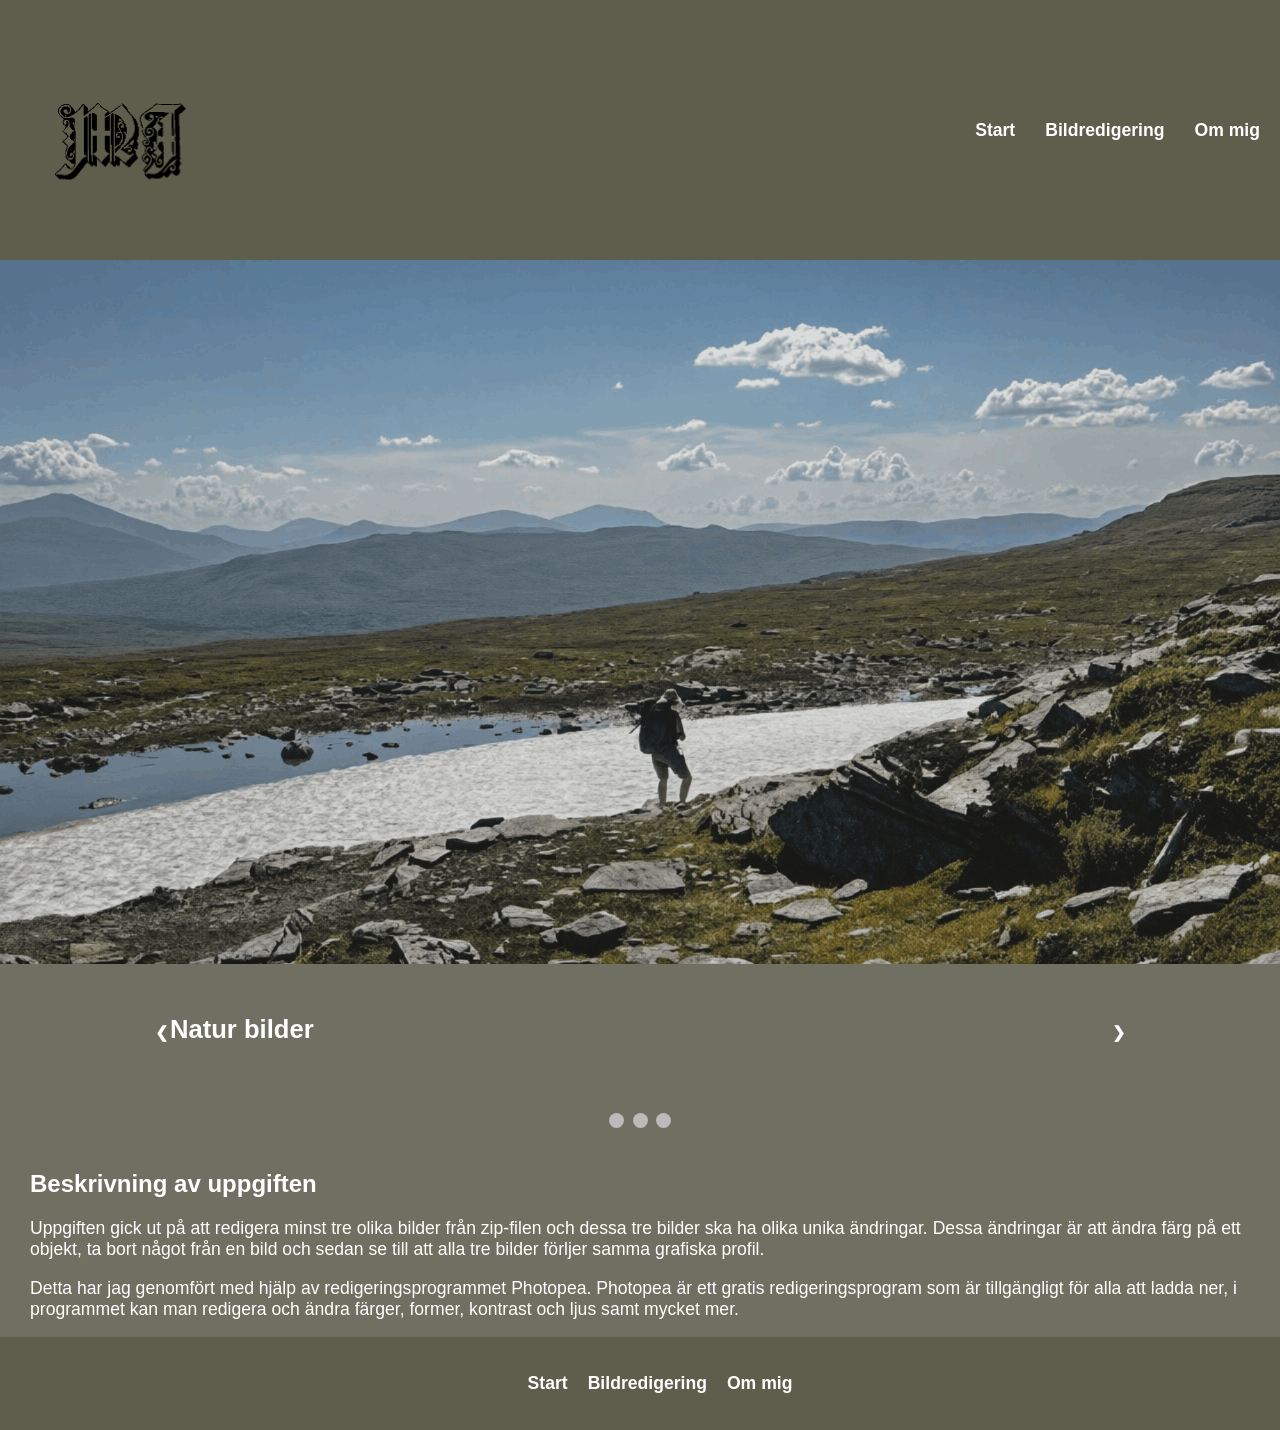
==== index.html @ eb43bb52 "Bytt ut hero-bilden mot en som uppfyller kraven i uppgiften" ====
<!DOCTYPE html>
<html lang="sv">
    <head>
        <meta charset="UTF-8">
        <meta name="viewport" content="width=device-width initial-scale=1.0">
        <title>Bild redigering</title>
        <link rel="stylesheet" href="css/style.css">
        <link rel="icon" type="images/png" sizes="32x32" href="images/favicon.png">
        <link rel="icon" type="images/x-icon" href="images/favicon.ico">
    </head>
    <body>
        <!--HEADERT-->
        <header>
            <div class="header-wrapper">
                <a href="index.html">
                    <img src="images/logotyp.svg" alt="logotyp för MJ">
                </a>
                <nav>
                    <ul>
                        <li><a href="index.html">Start</a></li>
                        <li><a href="bildredigering.html">Bildredigering</a></li>
                        <li><a href="ommig.html">Om mig</a></li>
                    </ul>
                </nav>
            </div>
        </header>
        <!--MAIN-->
        <main>
            <div class="container">
                <img src="images/header.png" alt="en människa som står framför snö mitt uppe på ett fjäll med utsikt av andra fjäll">
            </div>
            <section class="slideshow-container">
                <h1>Natur bilder</h1>
                <div class="mySlides fade">
                    <div class="numbertext">1 / 3</div>
                    <img src="images/bilserie001.jpg" alt="två rosa blommor som växer på ett berg fullt av grönska med andra gröna berg i bakgrunden" style="width:90%">
                    <div class="text">TEXT</div>
                </div>
                <div class="mySlides fade">
                    <div class="numbertext">2 / 3</div>
                    <img src="images/bilserie002.jpg" alt="en ko som ligger på gräs med ett berg och havet i bakgrunden" style="width:90%">
                    <div class="text">TEXT</div>
                </div>
                <div class="mySlides fade">
                    <div class="numbertext">3 / 3</div>
                    <img src="images/bilserie003.jpg" alt="en dykare under vatten med bubblor runt åvanför sig och dykaren håller i ett rep" style="width:90%">
                    <div class="text">TEXT</div>
                </div>
                <a class="prev" onclick="plusSlides(-1)">&#10094;</a>
                <a class="next" onclick="plusSlides(1)">&#10095;</a>
            </section>
            <br>
            <div style="text-align: center">
                <span class="dot" onclick="currentSlide(1)"></span>
                <span class="dot" onclick="currentSlide(2)"></span>
                <span class="dot" onclick="currentSlide(3)"></span>
            </div>
            <br>
            <section class="main">
                <h2>Beskrivning av uppgiften</h2>
                <p>
                    Uppgiften gick ut på att redigera minst tre olika bilder från zip-filen och dessa tre bilder ska ha olika unika ändringar.
                    Dessa ändringar är att ändra färg på ett objekt, ta bort något från en bild och sedan se till att alla tre bilder förljer 
                    samma grafiska profil. 
                </p>
                <p>
                    Detta har jag genomfört med hjälp av redigeringsprogrammet Photopea. Photopea är ett gratis 
                    redigeringsprogram som är tillgängligt för alla att ladda ner, i programmet kan man redigera och ändra färger, former, 
                    kontrast och ljus samt mycket mer.
                </p>
            </section>
        </main>
        <!--FOOTER-->
        <footer>
            <nav>
                <ul>
                    <li><a href="index.html">Start</a></li>
                    <li><a href="bildredigering.html">Bildredigering</a></li>
                    <li><a href="ommig.html">Om mig</a></li>
                </ul>
            </nav>
        </footer>
    </body>
</html>
---- css/style.css ----
* {
    box-sizing: border-box;
    font-family:Arial, Helvetica, sans-serif;
    color: white;
}

body {
    margin: 0;
    background-color: rgb(111, 111, 98);
}

header {
    background-color: rgb(94, 94, 77);
}

img {
    max-width: 100%;
    height: auto;
    display: block;
}

/* HEADER */
.header-wrapper {
    display: flex;
    flex-direction: row;
    justify-content: space-between;
    align-items: center;
    padding: 30px 20px;
}

nav ul {
    display: flex;
    flex-direction: row;
    list-style-type: none;
    text-align: center;
    justify-content: flex-start;
    gap: 30px;
}

nav ul li a {
    color: white;
    text-decoration: none;
    font-size: 1.1em;
    font-weight: bold;
}

/* MAIN */
/* BILDSPELET */
.slideshow-container {
    max-width: 1000px;
    position: relative;
    margin: auto;
}

.slideshow-container h1 {
    font-size: 1.6rem;
    padding: 30px;
}

.mySlides {
    display: none;
}

.prev, .next {
    cursor: pointer;
    position: absolute;
    top: 50%;
    width: auto;
    margin-top: -22px;
    padding: 15px;
    color: white;
    font-weight: bold;
    font-size: 1rem;
    transition: 0.7s ease;
    border-radius: 0 3px 3px 0;
    user-select: none;
}

.next {
    right: 0;
    border-radius: 3px 0 0 3px;
}

.prev:hover, .next:hover {
    background-color: rgb(0,0,0,0.8);
}

/* TEXTEN PÅ BILDSPELET*/
.text {
    color: black;
    font-size: 1rem;
    padding: 8px 12px;
    position: absolute;
    bottom: 8px;
    width: 100%;
    text-align: center;
}

.numbertext {
    color: white;
    font-size: 1rem;
    padding: 8px 12px;
    position: absolute;
    top: 0;
}

.dot {
    cursor: pointer;
    height: 15px;
    width: 15px;
    margin: 0 2px;
    background-color: #bbb;
    border-radius: 50%;
    display: inline-block;
    transition: background-color 0.5s ease;
}

.active, .dot:hover {
    background-color: #8c8989;
}

.fade {
    animation-name: fade;
    animation-duration: 1.5s;
}

@keyframes fade {
    from {opacity: .4}
    to {opacity: 1}
}

.main h2 {
    font-size: 1.5rem;
    padding: 0 30px 0 30px;
}

.main p {
    font-size: 1.1rem;
    padding: 0 30px 0 30px;
}

/* FOOTER */
footer {
    background-color: rgb(94, 94, 77);
    padding: 20px 20px;
}

footer nav ul {
    display: flex;
    flex-direction: row;
    list-style-type: none;
    text-align: center;
    justify-content: center;
    gap: 20px;
}

footer nav ul li a {
    color: white;
    text-decoration: none;
    font-size: 1.1em;
    font-weight: bold;
}

/* DESKTOP */
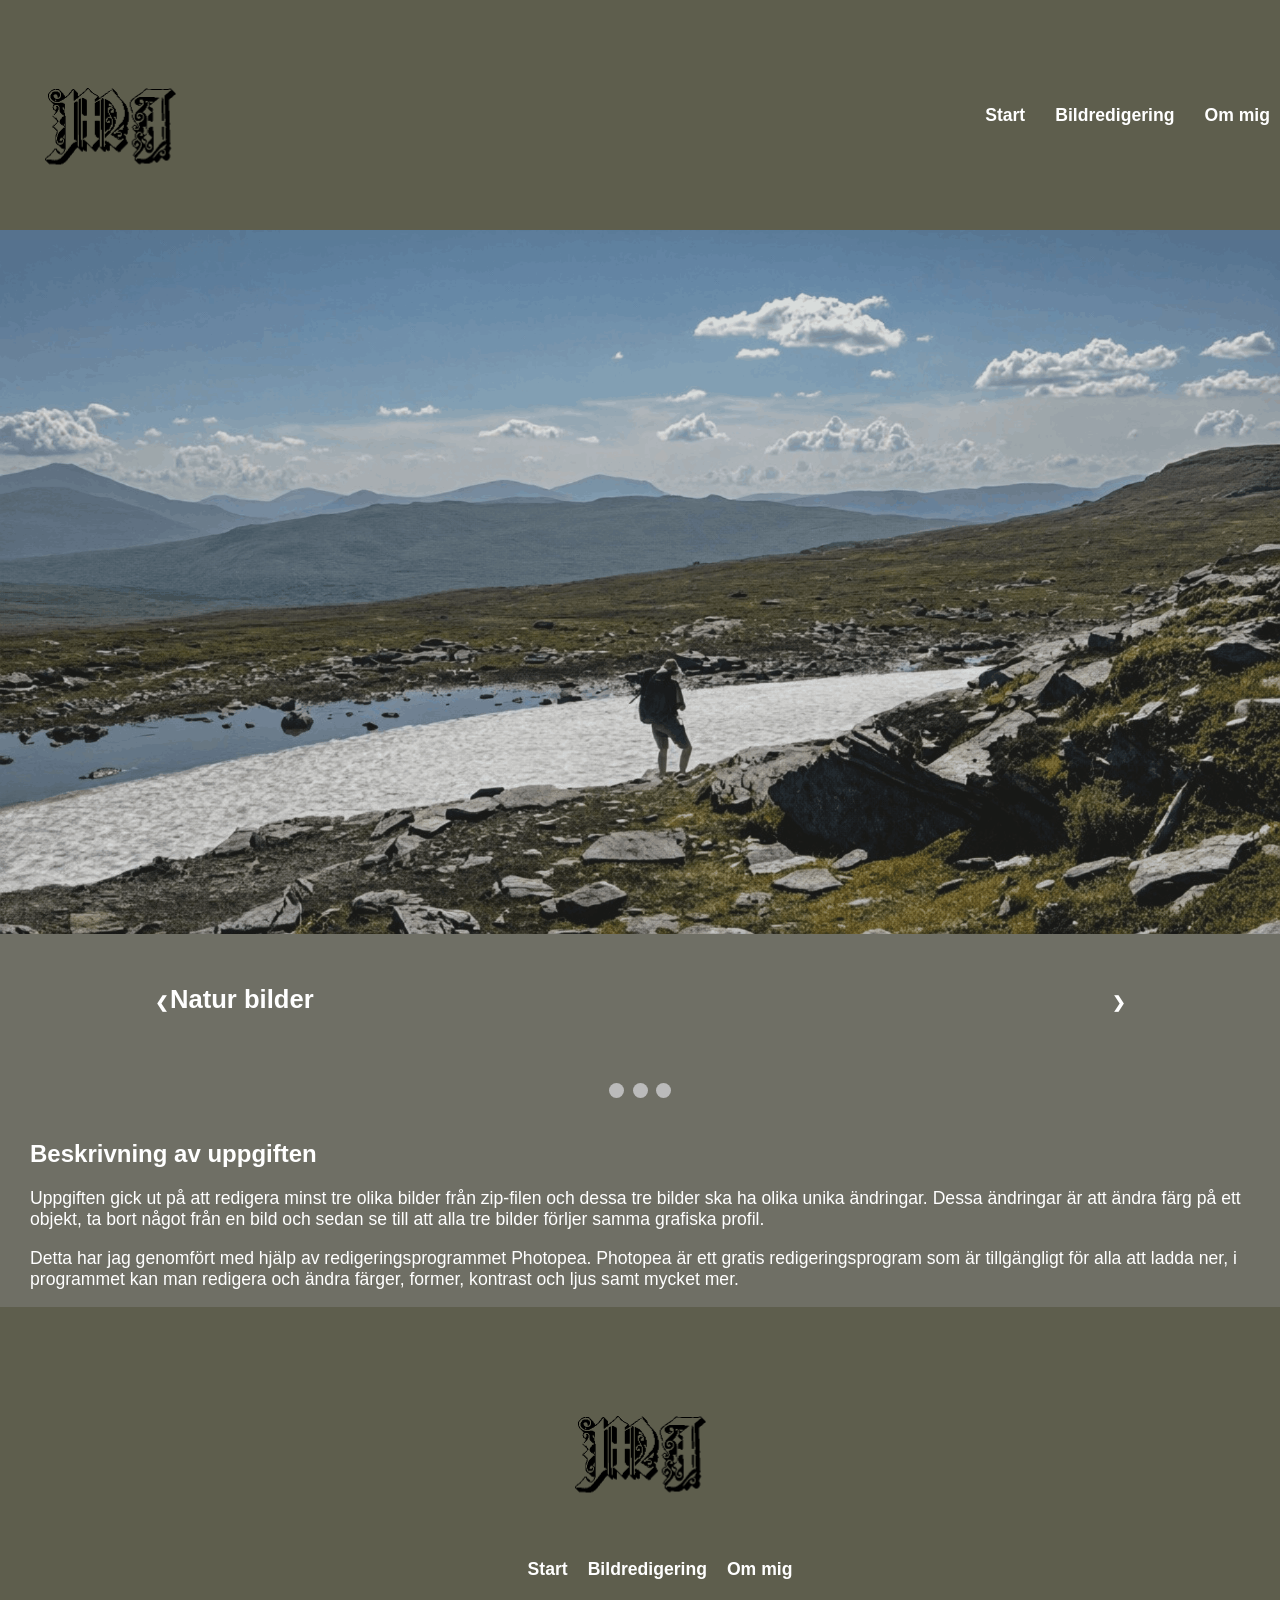
==== commit 74b08a63: "Korrigerat footer i både html och css" ====
--- a/index.html
+++ b/index.html
@@ -72,13 +72,21 @@
         </main>
         <!--FOOTER-->
         <footer>
-            <nav>
-                <ul>
-                    <li><a href="index.html">Start</a></li>
-                    <li><a href="bildredigering.html">Bildredigering</a></li>
-                    <li><a href="ommig.html">Om mig</a></li>
-                </ul>
-            </nav>
+            <div class="logo-footer">
+                <a href="index.html">
+                    <img src="images/logotyp.svg" alt="logotyp för MJ">
+                </a>            
+            </div>
+            <!--FOOTER NAV-->
+            <div class="nav-footer">
+                <nav>
+                    <ul>
+                        <li><a href="index.html">Start</a></li>
+                        <li><a href="bildredigering.html">Bildredigering</a></li>
+                        <li><a href="ommig.html">Om mig</a></li>
+                    </ul>
+                </nav>
+            </div>
         </footer>
     </body>
 </html>
--- a/css/style.css
+++ b/css/style.css
@@ -6,7 +6,7 @@
 
 body {
     margin: 0;
-    background-color: rgb(111, 111, 98);
+    background-color: rgb(111, 111, 101);
 }
 
 header {
@@ -25,7 +25,7 @@
     flex-direction: row;
     justify-content: space-between;
     align-items: center;
-    padding: 30px 20px;
+    padding: 15px 10px;
 }
 
 nav ul {
@@ -145,6 +145,29 @@
     padding: 20px 20px;
 }
 
+.footer-wrapper {
+    display: grid;
+    grid-template-columns: 1fr 2fr;
+    grid-template-areas:
+        "logo-footer nav-footer";
+    gap: 1rem;
+    margin: 0 auto;
+    align-items: start;
+}
+
+.logo-footer {
+    grid-area: logo-footer;
+    display: flex;
+    align-items: center;
+    justify-content: center;
+    margin: 1rem;
+}
+
+/* FOOTER NAV */
+.nav-footer {
+    grid-area: nav-footer;
+}
+
 footer nav ul {
     display: flex;
     flex-direction: row;
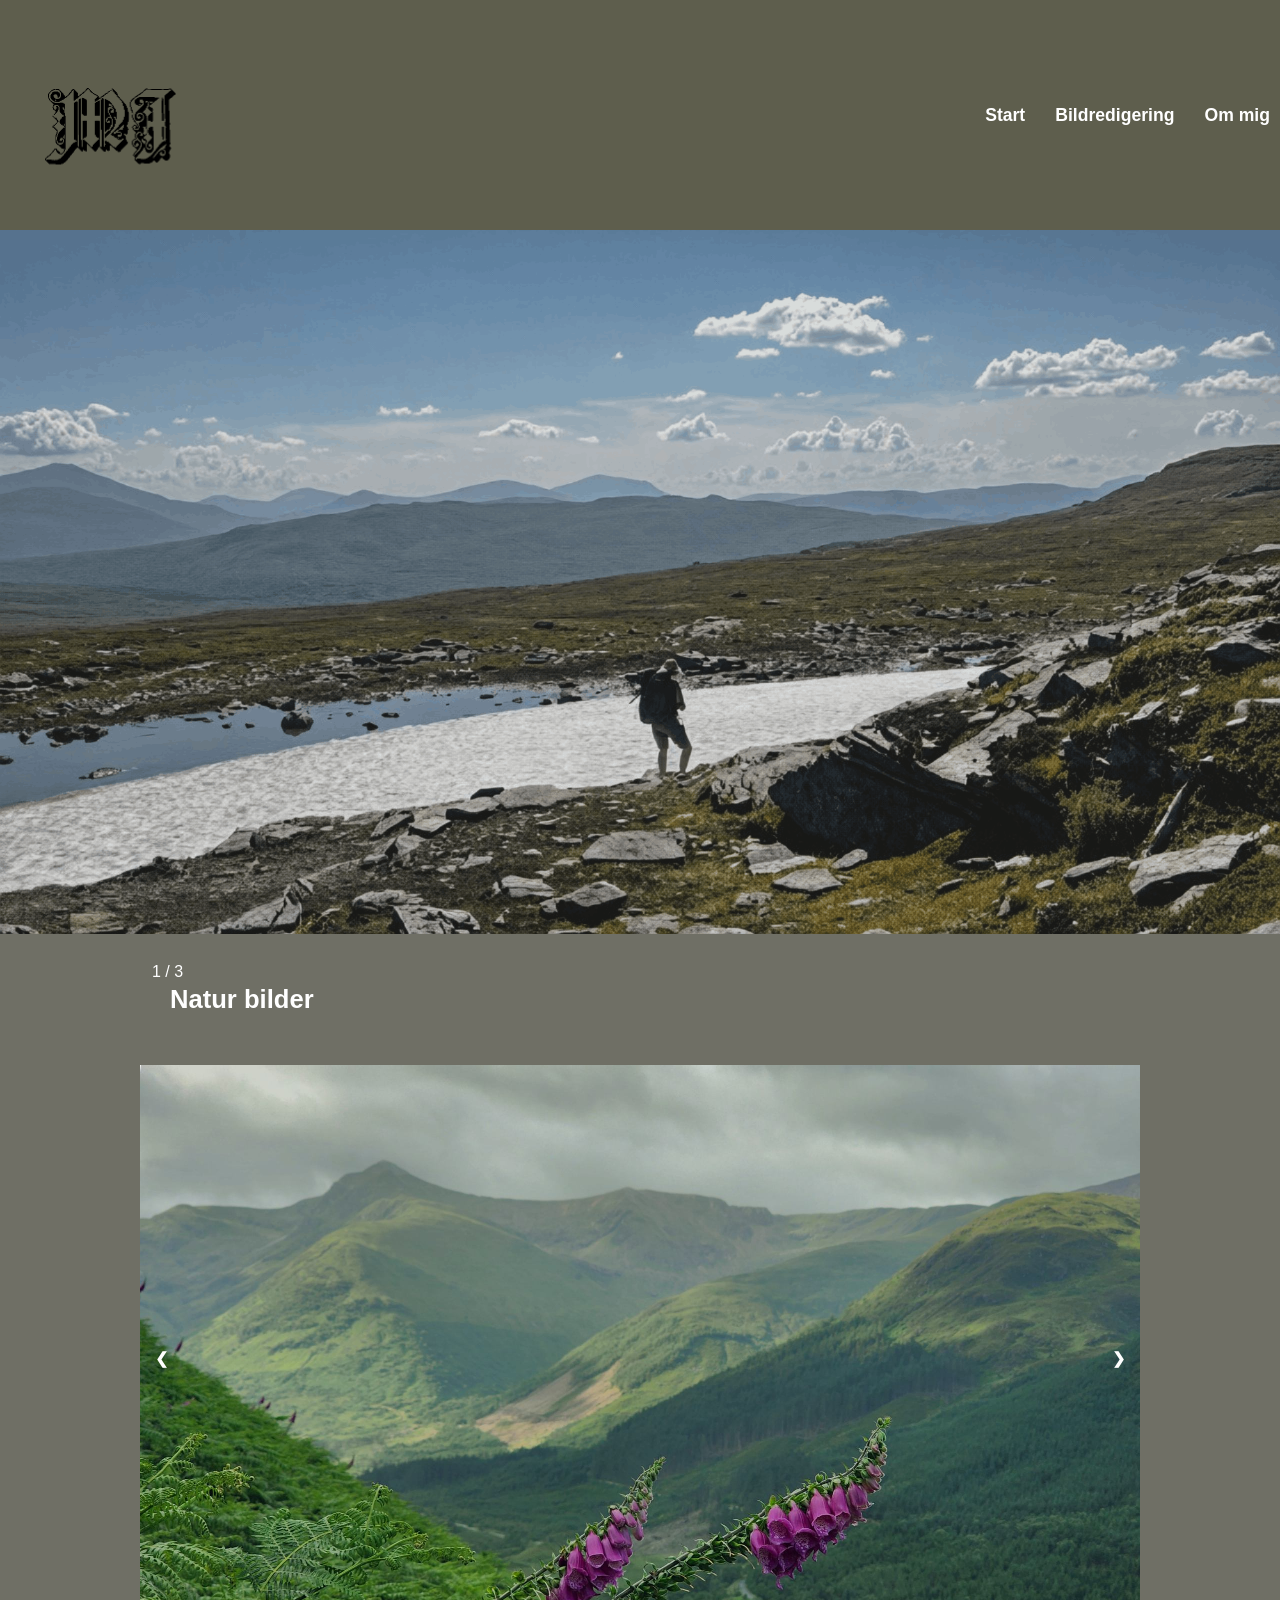
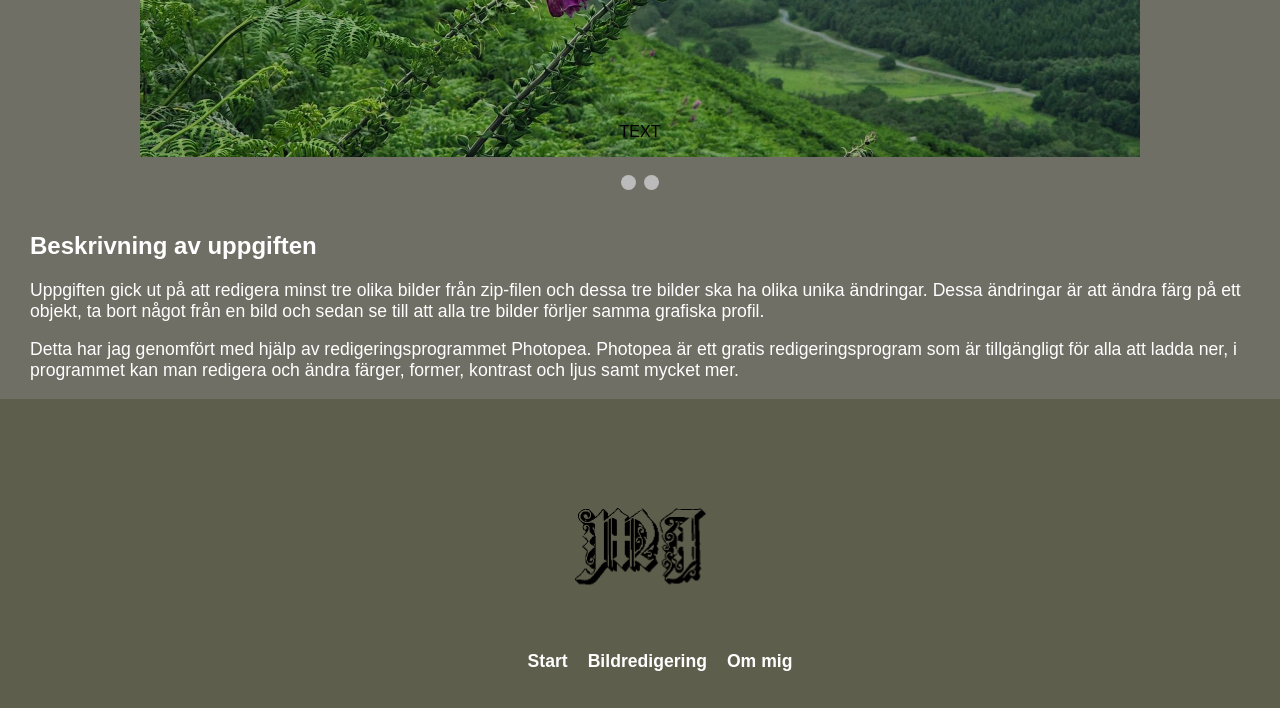
==== commit 7068c146: "Laggt till js så bildspelet fungerar" ====
--- a/index.html
+++ b/index.html
@@ -5,6 +5,7 @@
         <meta name="viewport" content="width=device-width initial-scale=1.0">
         <title>Bild redigering</title>
         <link rel="stylesheet" href="css/style.css">
+        <script src="js/main.js" defer></script>
         <link rel="icon" type="images/png" sizes="32x32" href="images/favicon.png">
         <link rel="icon" type="images/x-icon" href="images/favicon.ico">
     </head>
@@ -33,17 +34,17 @@
                 <h1>Natur bilder</h1>
                 <div class="mySlides fade">
                     <div class="numbertext">1 / 3</div>
-                    <img src="images/bilserie001.jpg" alt="två rosa blommor som växer på ett berg fullt av grönska med andra gröna berg i bakgrunden" style="width:90%">
+                    <img src="images/bilserie001.jpg" alt="två rosa blommor som växer på ett berg fullt av grönska med andra gröna berg i bakgrunden" style="width:100%">
                     <div class="text">TEXT</div>
                 </div>
                 <div class="mySlides fade">
                     <div class="numbertext">2 / 3</div>
-                    <img src="images/bilserie002.jpg" alt="en ko som ligger på gräs med ett berg och havet i bakgrunden" style="width:90%">
+                    <img src="images/bilserie002.jpg" alt="en ko som ligger på gräs med ett berg och havet i bakgrunden" style="width:100%">
                     <div class="text">TEXT</div>
                 </div>
                 <div class="mySlides fade">
                     <div class="numbertext">3 / 3</div>
-                    <img src="images/bilserie003.jpg" alt="en dykare under vatten med bubblor runt åvanför sig och dykaren håller i ett rep" style="width:90%">
+                    <img src="images/bilserie003.jpg" alt="en dykare under vatten med bubblor runt åvanför sig och dykaren håller i ett rep" style="width:100%">
                     <div class="text">TEXT</div>
                 </div>
                 <a class="prev" onclick="plusSlides(-1)">&#10094;</a>
@@ -75,7 +76,7 @@
             <div class="logo-footer">
                 <a href="index.html">
                     <img src="images/logotyp.svg" alt="logotyp för MJ">
-                </a>            
+                </a>      
             </div>
             <!--FOOTER NAV-->
             <div class="nav-footer">
--- a/css/style.css
+++ b/css/style.css
@@ -58,6 +58,9 @@
 }
 
 .mySlides {
+    display: flex;
+    flex-direction: column-reverse;
+    justify-content: center;
     display: none;
 }
 
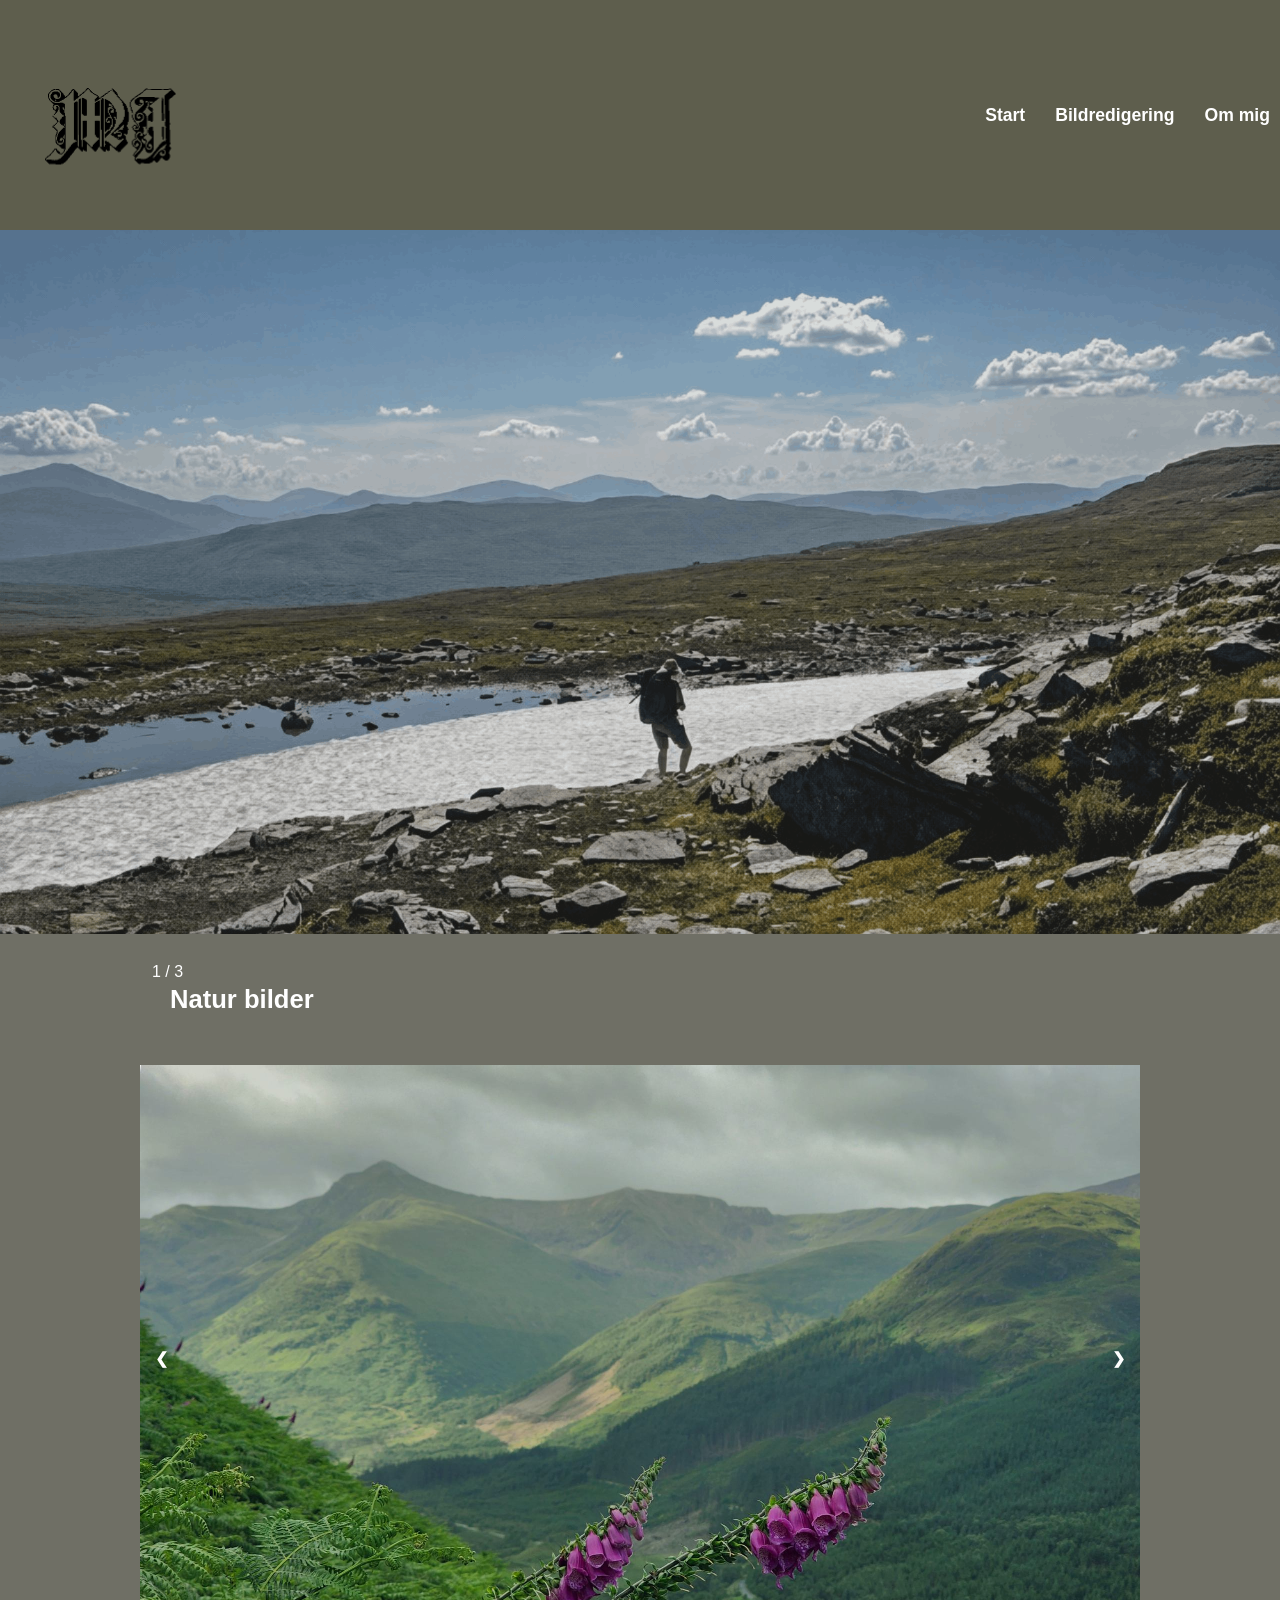
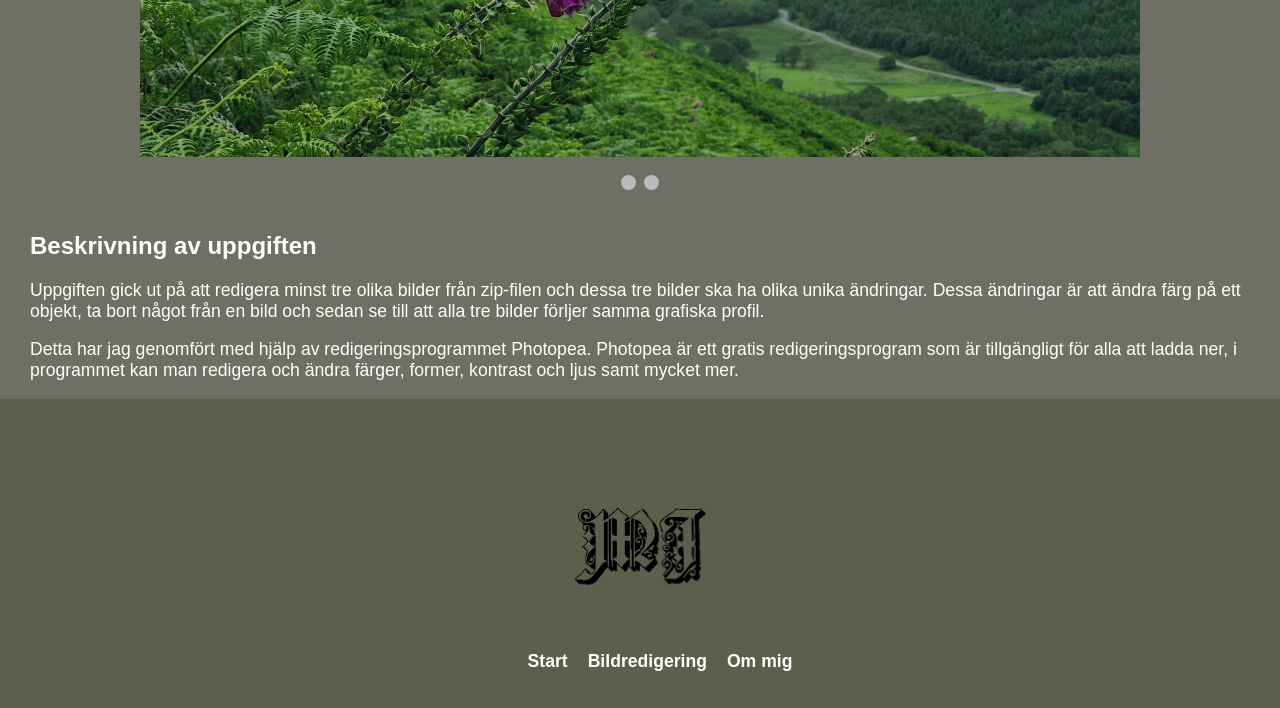
==== commit 4537adcb: "Tagit bort textrutan som tidigare låg på bilderna" ====
--- a/index.html
+++ b/index.html
@@ -35,17 +35,14 @@
                 <div class="mySlides fade">
                     <div class="numbertext">1 / 3</div>
                     <img src="images/bilserie001.jpg" alt="två rosa blommor som växer på ett berg fullt av grönska med andra gröna berg i bakgrunden" style="width:100%">
-                    <div class="text">TEXT</div>
                 </div>
                 <div class="mySlides fade">
                     <div class="numbertext">2 / 3</div>
                     <img src="images/bilserie002.jpg" alt="en ko som ligger på gräs med ett berg och havet i bakgrunden" style="width:100%">
-                    <div class="text">TEXT</div>
                 </div>
                 <div class="mySlides fade">
                     <div class="numbertext">3 / 3</div>
                     <img src="images/bilserie003.jpg" alt="en dykare under vatten med bubblor runt åvanför sig och dykaren håller i ett rep" style="width:100%">
-                    <div class="text">TEXT</div>
                 </div>
                 <a class="prev" onclick="plusSlides(-1)">&#10094;</a>
                 <a class="next" onclick="plusSlides(1)">&#10095;</a>
--- a/css/style.css
+++ b/css/style.css
@@ -89,16 +89,6 @@
 }
 
 /* TEXTEN PÅ BILDSPELET*/
-.text {
-    color: black;
-    font-size: 1rem;
-    padding: 8px 12px;
-    position: absolute;
-    bottom: 8px;
-    width: 100%;
-    text-align: center;
-}
-
 .numbertext {
     color: white;
     font-size: 1rem;
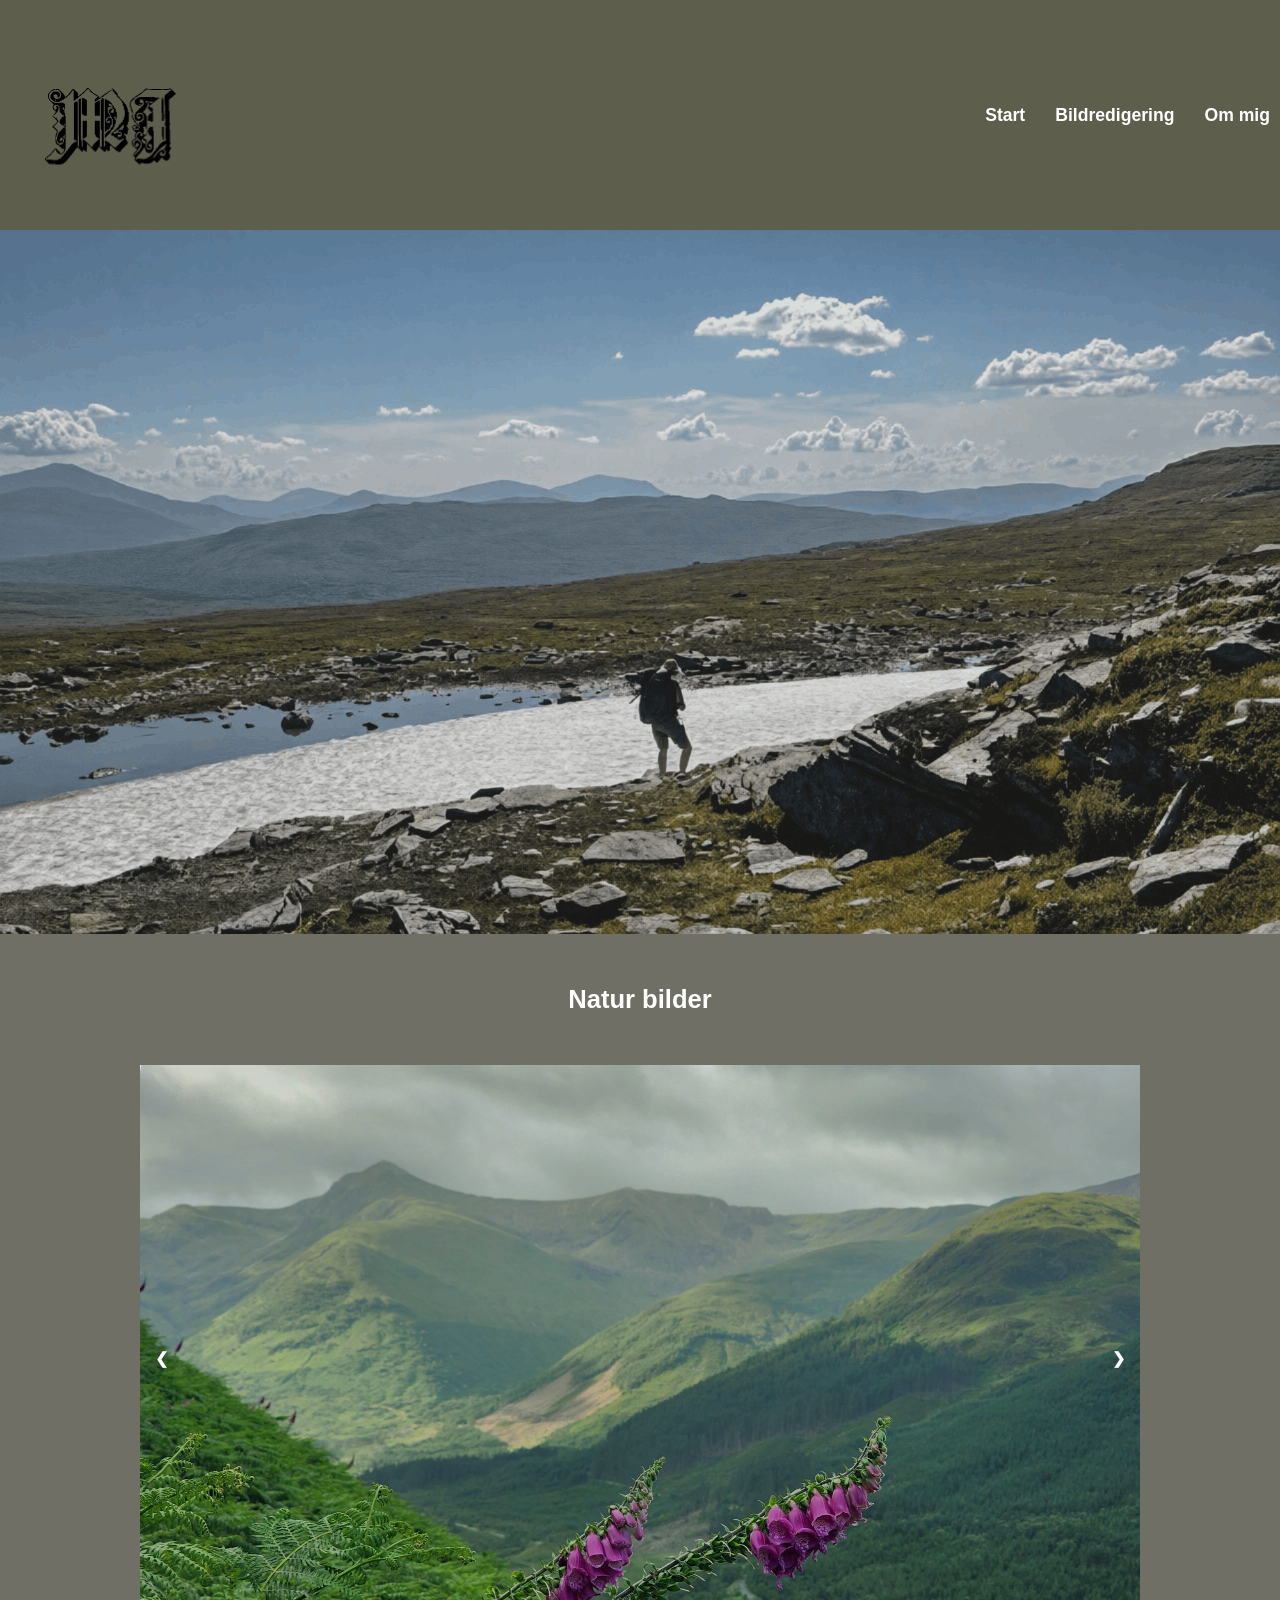
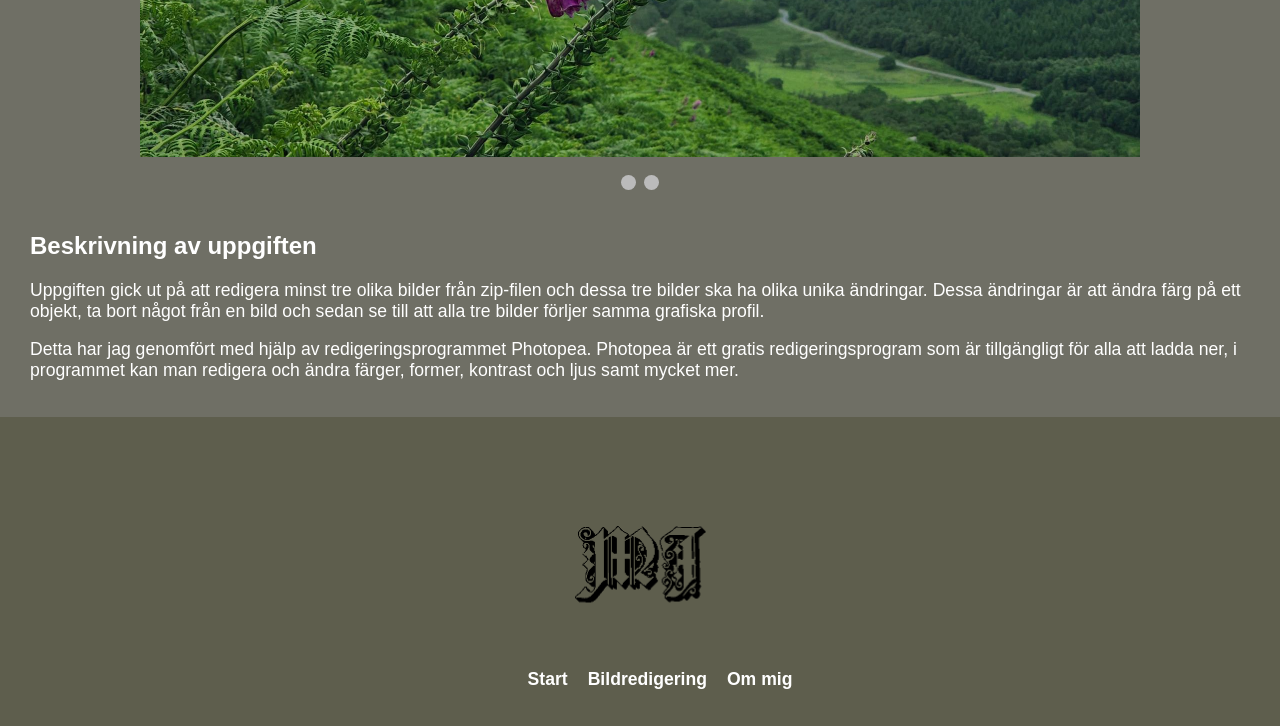
==== commit 25e98633: "Påbörjat css för tablet och desktop" ====
--- a/index.html
+++ b/index.html
@@ -33,15 +33,12 @@
             <section class="slideshow-container">
                 <h1>Natur bilder</h1>
                 <div class="mySlides fade">
-                    <div class="numbertext">1 / 3</div>
                     <img src="images/bilserie001.jpg" alt="två rosa blommor som växer på ett berg fullt av grönska med andra gröna berg i bakgrunden" style="width:100%">
                 </div>
                 <div class="mySlides fade">
-                    <div class="numbertext">2 / 3</div>
                     <img src="images/bilserie002.jpg" alt="en ko som ligger på gräs med ett berg och havet i bakgrunden" style="width:100%">
                 </div>
                 <div class="mySlides fade">
-                    <div class="numbertext">3 / 3</div>
                     <img src="images/bilserie003.jpg" alt="en dykare under vatten med bubblor runt åvanför sig och dykaren håller i ett rep" style="width:100%">
                 </div>
                 <a class="prev" onclick="plusSlides(-1)">&#10094;</a>
@@ -67,6 +64,7 @@
                     kontrast och ljus samt mycket mer.
                 </p>
             </section>
+            <br>
         </main>
         <!--FOOTER-->
         <footer>
--- a/css/style.css
+++ b/css/style.css
@@ -22,7 +22,7 @@
 /* HEADER */
 .header-wrapper {
     display: flex;
-    flex-direction: row;
+    flex-direction: column;
     justify-content: space-between;
     align-items: center;
     padding: 15px 10px;
@@ -33,7 +33,7 @@
     flex-direction: row;
     list-style-type: none;
     text-align: center;
-    justify-content: flex-start;
+    justify-content: center;
     gap: 30px;
 }
 
@@ -55,6 +55,7 @@
 .slideshow-container h1 {
     font-size: 1.6rem;
     padding: 30px;
+    text-align: center;
 }
 
 .mySlides {
@@ -86,15 +87,6 @@
 
 .prev:hover, .next:hover {
     background-color: rgb(0,0,0,0.8);
-}
-
-/* TEXTEN PÅ BILDSPELET*/
-.numbertext {
-    color: white;
-    font-size: 1rem;
-    padding: 8px 12px;
-    position: absolute;
-    top: 0;
 }
 
 .dot {
@@ -138,29 +130,15 @@
     padding: 20px 20px;
 }
 
-.footer-wrapper {
-    display: grid;
-    grid-template-columns: 1fr 2fr;
-    grid-template-areas:
-        "logo-footer nav-footer";
-    gap: 1rem;
-    margin: 0 auto;
-    align-items: start;
-}
-
 .logo-footer {
-    grid-area: logo-footer;
     display: flex;
+    flex-direction: column;
     align-items: center;
     justify-content: center;
     margin: 1rem;
 }
 
 /* FOOTER NAV */
-.nav-footer {
-    grid-area: nav-footer;
-}
-
 footer nav ul {
     display: flex;
     flex-direction: row;
@@ -178,3 +156,34 @@
 }
 
 /* DESKTOP */
+@media(min-width: 900px) {
+    .header-wrapper {
+        display: flex;
+        flex-direction: row;
+        justify-content: space-between;
+        align-items: center;
+    }
+
+    .mySlides img {
+        max-height: 700px;
+    }
+
+    .footer-wrapper {
+        grid-template-columns: 2fr 2fr;
+        grid-template-areas:
+        "logo-footer nav-footer";
+        align-items: center;
+        gap: 1rem;
+    }
+
+    .logo-footer {
+        grid-area: logo-footer;
+        justify-content: flex-start;
+        margin: 1rem 0;
+    }
+
+    .nav-footer {
+        grid-area: nav-footer;
+        text-align: center;
+    }
+}
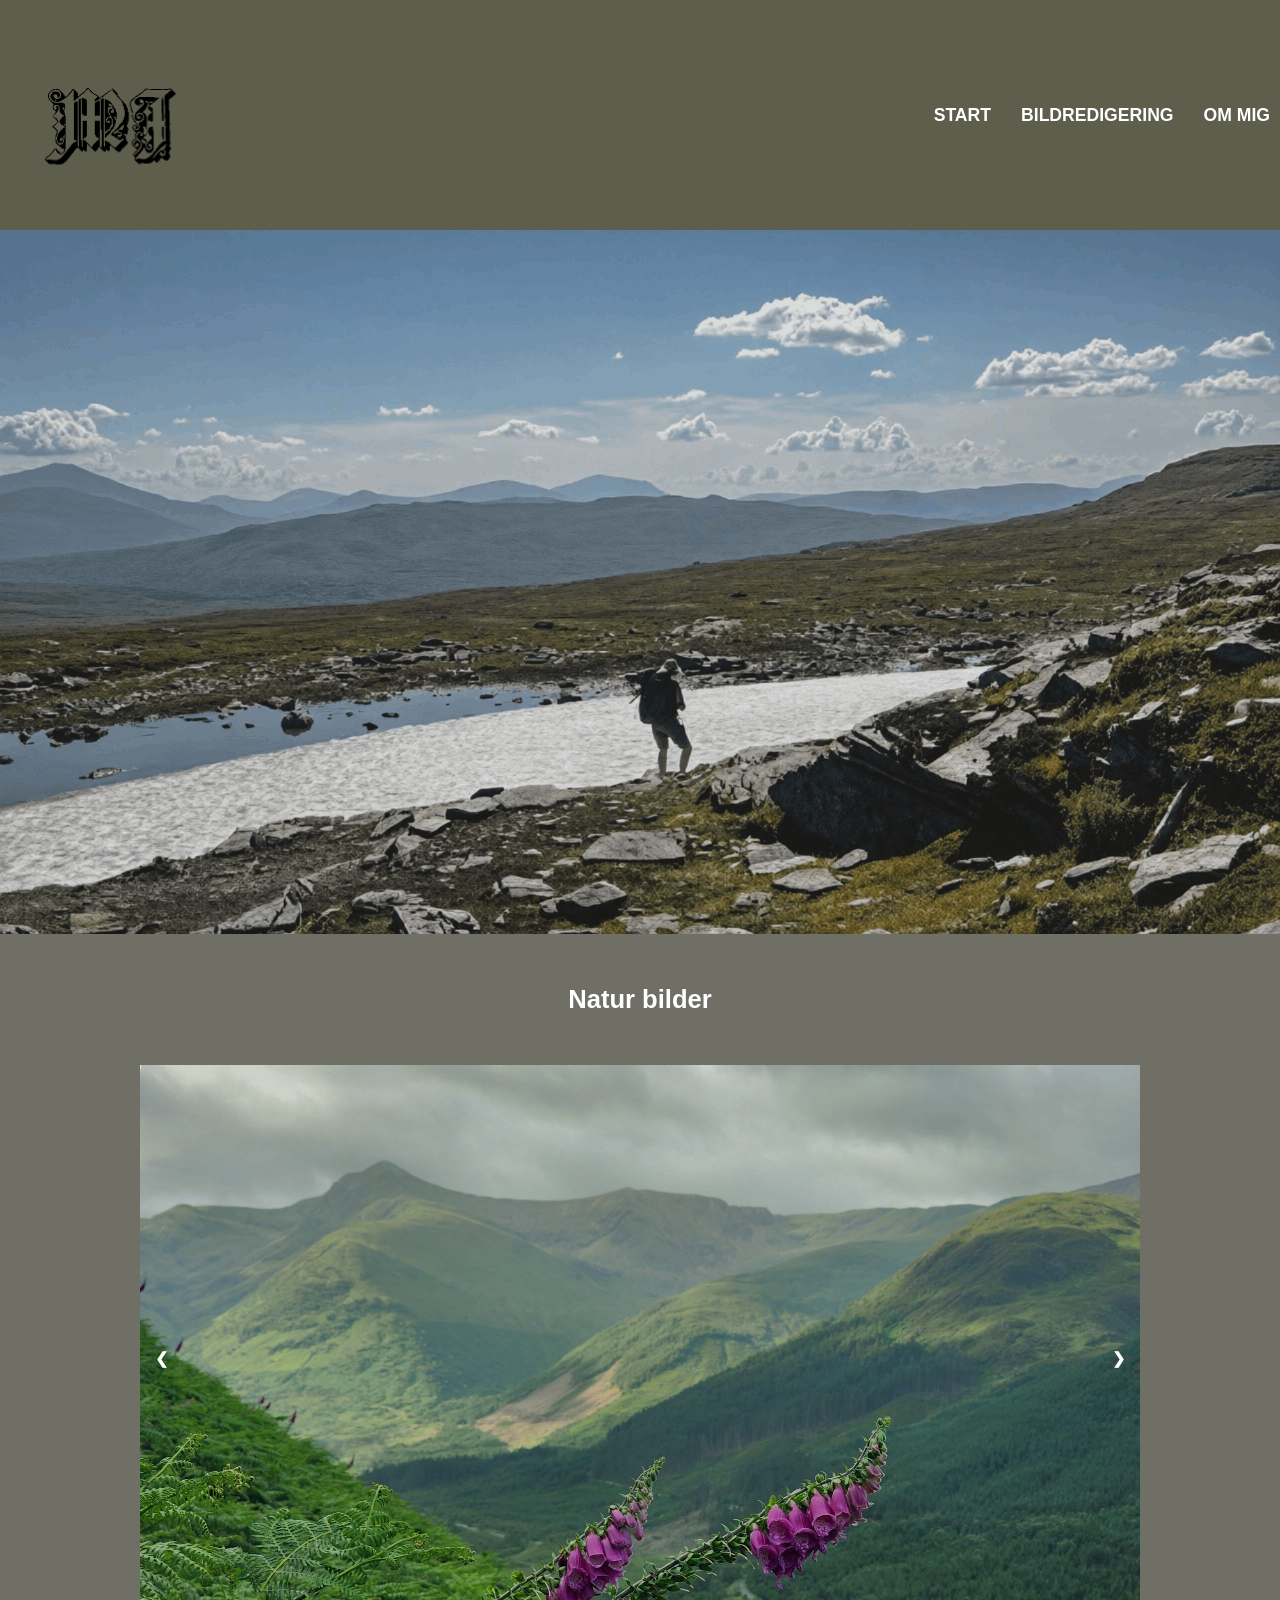
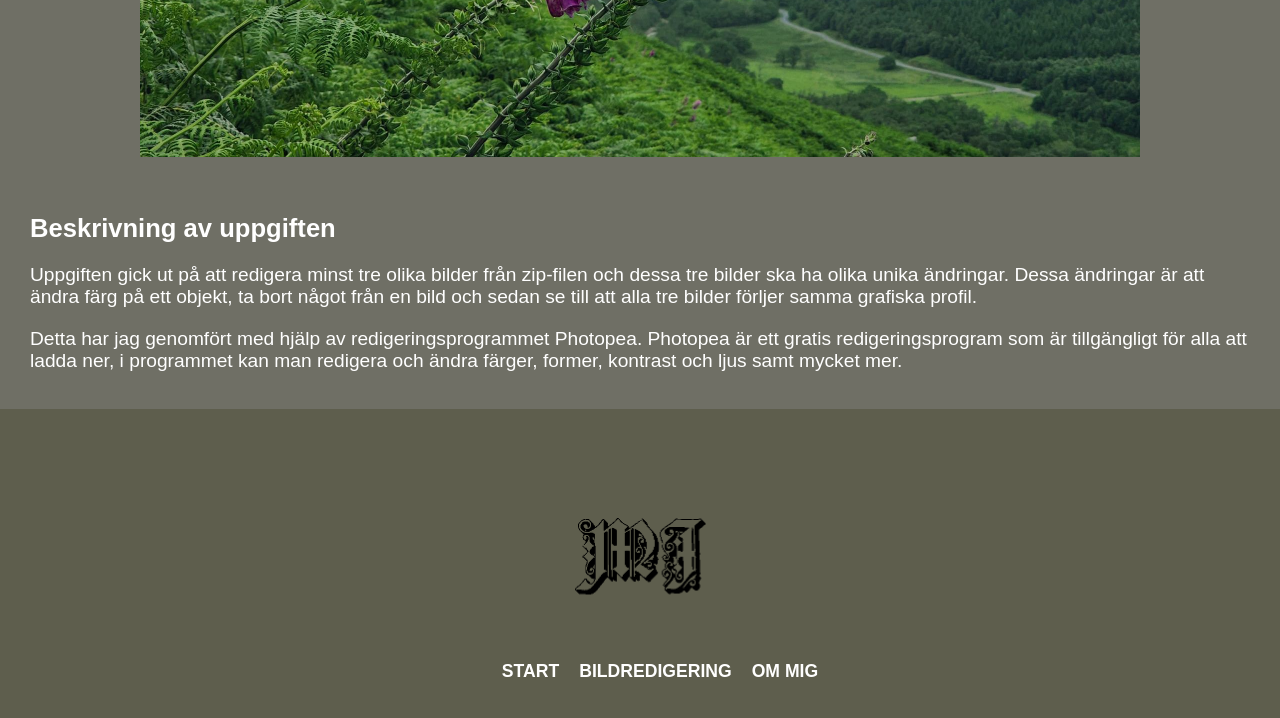
==== commit 5afdd76d: "Justera namn och tagit bort kod för prickarna som låg under bildspelet samt dess css kod" ====
--- a/index.html
+++ b/index.html
@@ -18,9 +18,9 @@
                 </a>
                 <nav>
                     <ul>
-                        <li><a href="index.html">Start</a></li>
-                        <li><a href="bildredigering.html">Bildredigering</a></li>
-                        <li><a href="ommig.html">Om mig</a></li>
+                        <li><a href="index.html">START</a></li>
+                        <li><a href="bildredigering.html">BILDREDIGERING</a></li>
+                        <li><a href="ommig.html">OM MIG</a></li>
                     </ul>
                 </nav>
             </div>
@@ -45,13 +45,8 @@
                 <a class="next" onclick="plusSlides(1)">&#10095;</a>
             </section>
             <br>
-            <div style="text-align: center">
-                <span class="dot" onclick="currentSlide(1)"></span>
-                <span class="dot" onclick="currentSlide(2)"></span>
-                <span class="dot" onclick="currentSlide(3)"></span>
-            </div>
             <br>
-            <section class="main">
+            <section class="main-wrapper">
                 <h2>Beskrivning av uppgiften</h2>
                 <p>
                     Uppgiften gick ut på att redigera minst tre olika bilder från zip-filen och dessa tre bilder ska ha olika unika ändringar.
@@ -77,9 +72,9 @@
             <div class="nav-footer">
                 <nav>
                     <ul>
-                        <li><a href="index.html">Start</a></li>
-                        <li><a href="bildredigering.html">Bildredigering</a></li>
-                        <li><a href="ommig.html">Om mig</a></li>
+                        <li><a href="index.html">START</a></li>
+                        <li><a href="bildredigering.html">BILDREDIGERING</a></li>
+                        <li><a href="ommig.html">OM MIG</a></li>
                     </ul>
                 </nav>
             </div>
--- a/css/style.css
+++ b/css/style.css
@@ -28,6 +28,7 @@
     padding: 15px 10px;
 }
 
+/* HEADER NAV */
 nav ul {
     display: flex;
     flex-direction: row;
@@ -45,7 +46,12 @@
 }
 
 /* MAIN */
+.container {
+    align-items: center;
+}
+
 /* BILDSPELET */
+
 .slideshow-container {
     max-width: 1000px;
     position: relative;
@@ -62,7 +68,6 @@
     display: flex;
     flex-direction: column-reverse;
     justify-content: center;
-    display: none;
 }
 
 .prev, .next {
@@ -89,21 +94,6 @@
     background-color: rgb(0,0,0,0.8);
 }
 
-.dot {
-    cursor: pointer;
-    height: 15px;
-    width: 15px;
-    margin: 0 2px;
-    background-color: #bbb;
-    border-radius: 50%;
-    display: inline-block;
-    transition: background-color 0.5s ease;
-}
-
-.active, .dot:hover {
-    background-color: #8c8989;
-}
-
 .fade {
     animation-name: fade;
     animation-duration: 1.5s;
@@ -114,13 +104,13 @@
     to {opacity: 1}
 }
 
-.main h2 {
-    font-size: 1.5rem;
+.main-wrapper h2 {
+    font-size: 1.6rem;
     padding: 0 30px 0 30px;
 }
 
-.main p {
-    font-size: 1.1rem;
+.main-wrapper p {
+    font-size: 1.2rem;
     padding: 0 30px 0 30px;
 }
 
@@ -128,6 +118,13 @@
 footer {
     background-color: rgb(94, 94, 77);
     padding: 20px 20px;
+}
+
+.footer-wrapper {
+    display: flex;
+    flex-direction: column;
+    justify-content: center;
+    margin: 1rem;
 }
 
 .logo-footer {
@@ -156,7 +153,7 @@
 }
 
 /* DESKTOP */
-@media(min-width: 900px) {
+@media(min-width: 800px) {
     .header-wrapper {
         display: flex;
         flex-direction: row;
@@ -168,7 +165,12 @@
         max-height: 700px;
     }
 
+}
+
+/* DESKTOP */
+@media(min-width: 1000px) {
     .footer-wrapper {
+        display: grid;
         grid-template-columns: 2fr 2fr;
         grid-template-areas:
         "logo-footer nav-footer";
@@ -186,4 +188,4 @@
         grid-area: nav-footer;
         text-align: center;
     }
-}+}
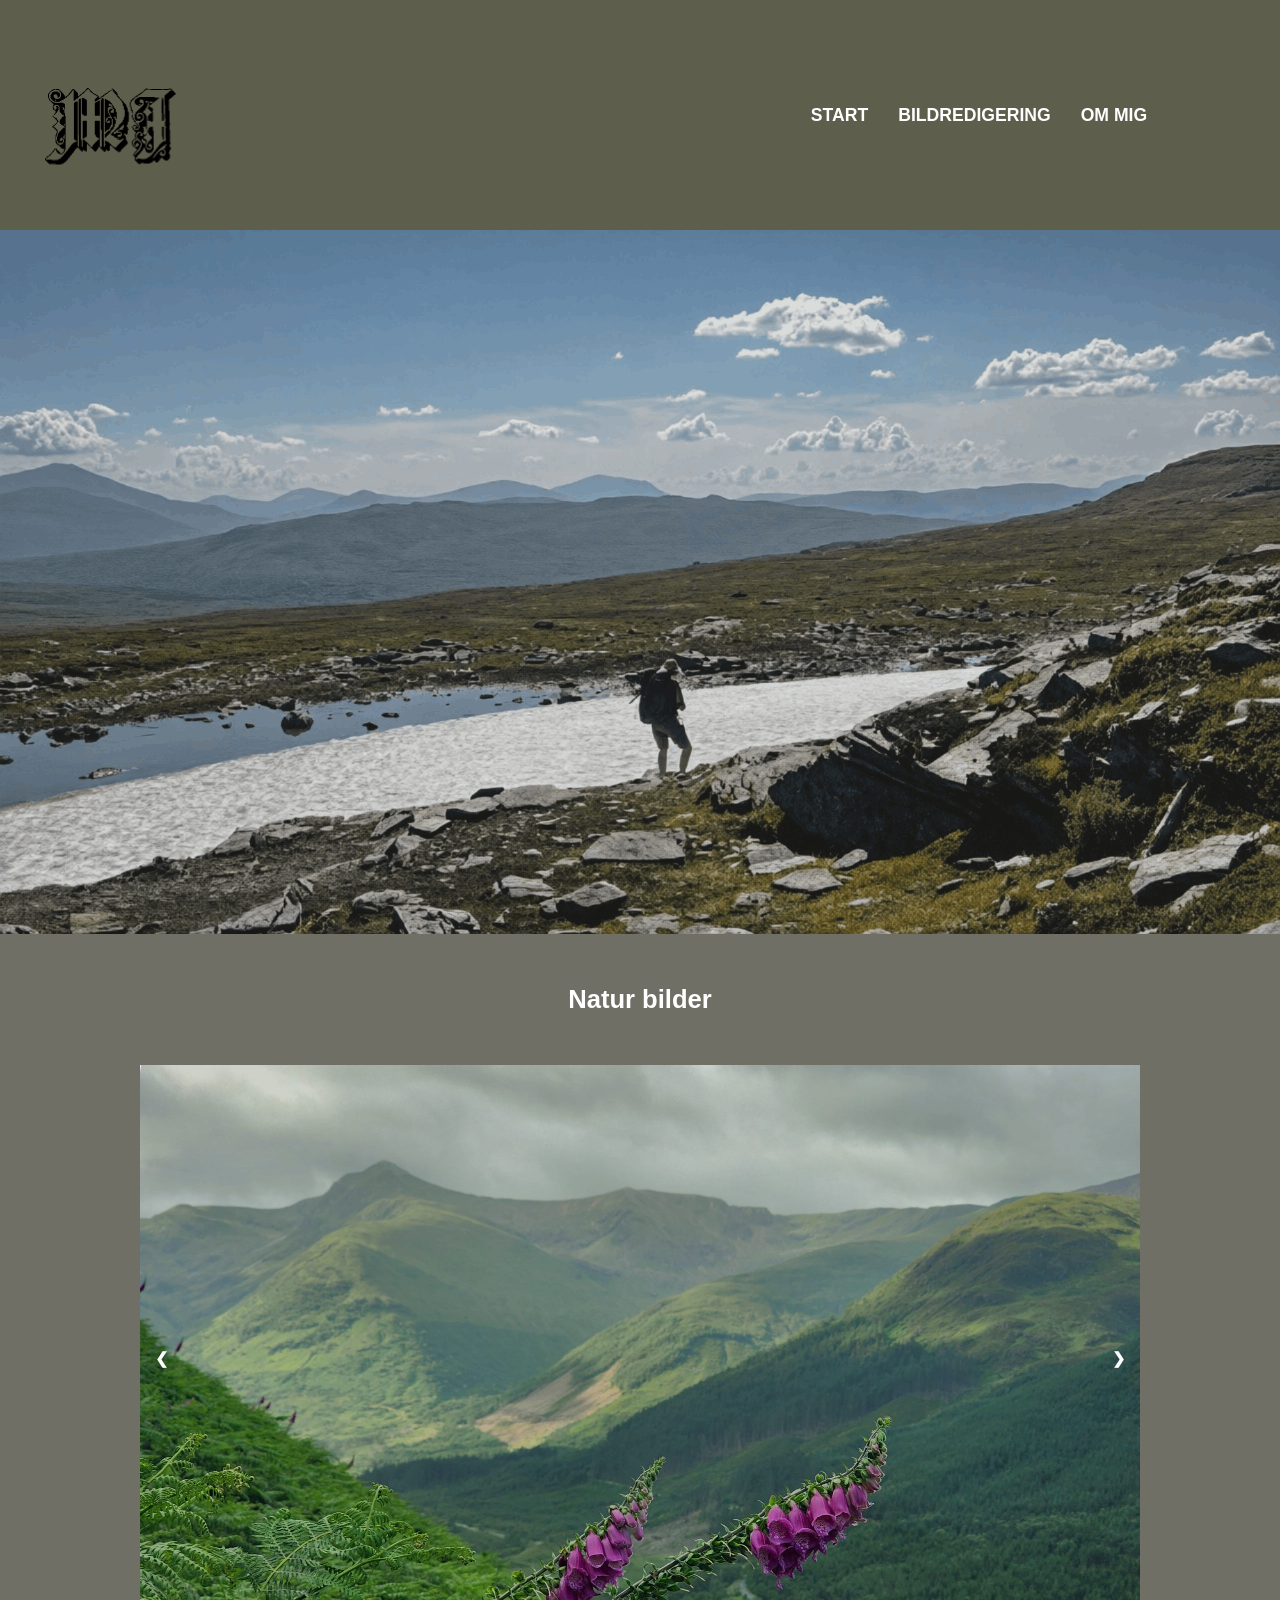
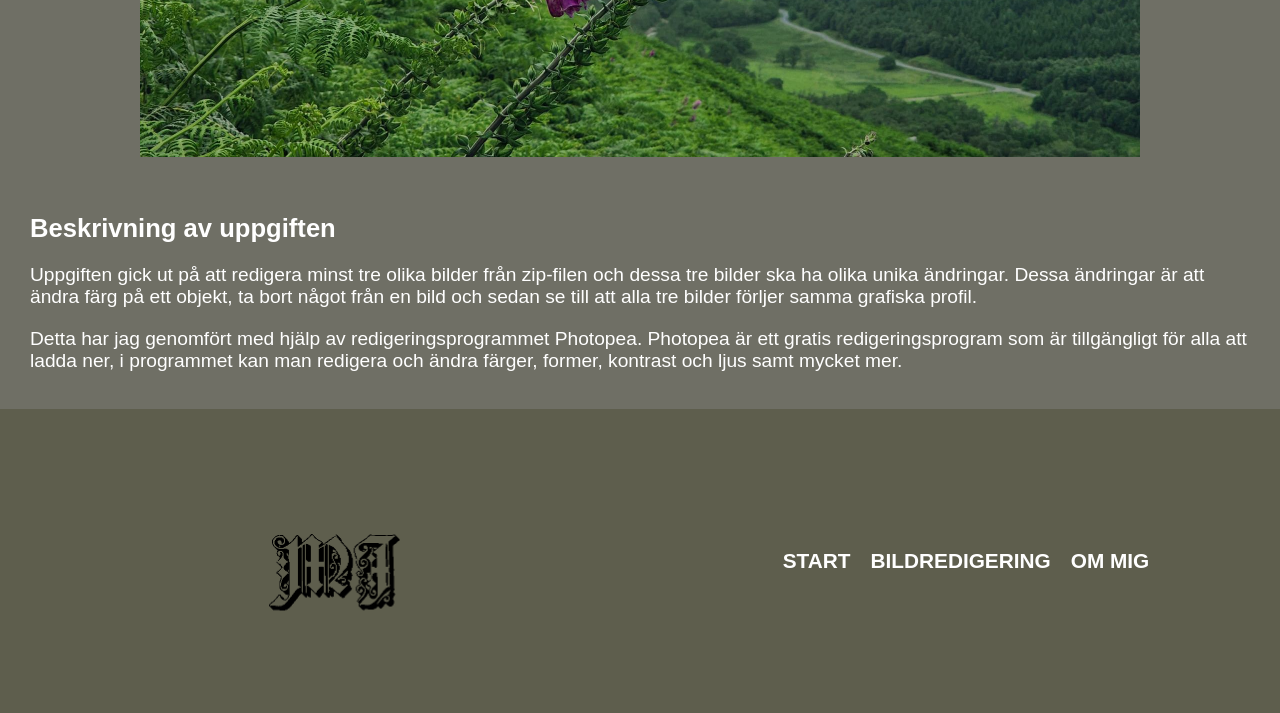
==== commit 58a4e80a: "Korrigerat namn samt laggt till en footer-wrapper samt wrappers för logotyp och navigation i index.h" ====
--- a/index.html
+++ b/index.html
@@ -13,16 +13,20 @@
         <!--HEADERT-->
         <header>
             <div class="header-wrapper">
-                <a href="index.html">
-                    <img src="images/logotyp.svg" alt="logotyp för MJ">
-                </a>
-                <nav>
-                    <ul>
-                        <li><a href="index.html">START</a></li>
-                        <li><a href="bildredigering.html">BILDREDIGERING</a></li>
-                        <li><a href="ommig.html">OM MIG</a></li>
-                    </ul>
-                </nav>
+                <div class="logo-header">
+                    <a href="index.html">
+                        <img src="images/logotyp.svg" alt="logotyp för MJ">
+                    </a>
+                </div>
+                <div class="nav-header">
+                    <nav>
+                        <ul>
+                            <li><a href="index.html">START</a></li>
+                            <li><a href="bildredigering.html">BILDREDIGERING</a></li>
+                            <li><a href="ommig.html">OM MIG</a></li>
+                        </ul>
+                    </nav>
+                </div>
             </div>
         </header>
         <!--MAIN-->
@@ -63,20 +67,22 @@
         </main>
         <!--FOOTER-->
         <footer>
-            <div class="logo-footer">
-                <a href="index.html">
-                    <img src="images/logotyp.svg" alt="logotyp för MJ">
-                </a>      
-            </div>
-            <!--FOOTER NAV-->
-            <div class="nav-footer">
-                <nav>
-                    <ul>
-                        <li><a href="index.html">START</a></li>
-                        <li><a href="bildredigering.html">BILDREDIGERING</a></li>
-                        <li><a href="ommig.html">OM MIG</a></li>
-                    </ul>
-                </nav>
+            <div class="footer-wrapper">
+                <div class="logo-footer">
+                    <a href="index.html">
+                        <img src="images/logotyp.svg" alt="logotyp för MJ">
+                    </a>      
+                </div>
+                <!--FOOTER NAV-->
+                <div class="nav-footer">
+                    <nav>
+                        <ul>
+                            <li><a href="index.html">START</a></li>
+                            <li><a href="bildredigering.html">BILDREDIGERING</a></li>
+                            <li><a href="ommig.html">OM MIG</a></li>
+                        </ul>
+                    </nav>
+                </div>
             </div>
         </footer>
     </body>
--- a/css/style.css
+++ b/css/style.css
@@ -153,22 +153,30 @@
 }
 
 /* DESKTOP */
-@media(min-width: 800px) {
+@media(min-width: 1000px) {
     .header-wrapper {
-        display: flex;
+        display: grid;
+        grid-template-columns: 1fr 1fr;
+        grid-template-areas:
+        "logo-header nav-header";
         flex-direction: row;
         justify-content: space-between;
         align-items: center;
+        gap: 1rem;
+    }
+
+    .logo-header {
+        grid-area: logo-header;
+    }
+
+    .nav-header {
+        grid-area: nav-header;
     }
 
     .mySlides img {
         max-height: 700px;
     }
 
-}
-
-/* DESKTOP */
-@media(min-width: 1000px) {
     .footer-wrapper {
         display: grid;
         grid-template-columns: 2fr 2fr;
@@ -186,6 +194,10 @@
 
     .nav-footer {
         grid-area: nav-footer;
-        text-align: center;
-    }
-}
+        justify-content: flex-start;
+    }
+
+    .nav-footer ul li a {
+        font-size: 1.3em;
+    }
+}
